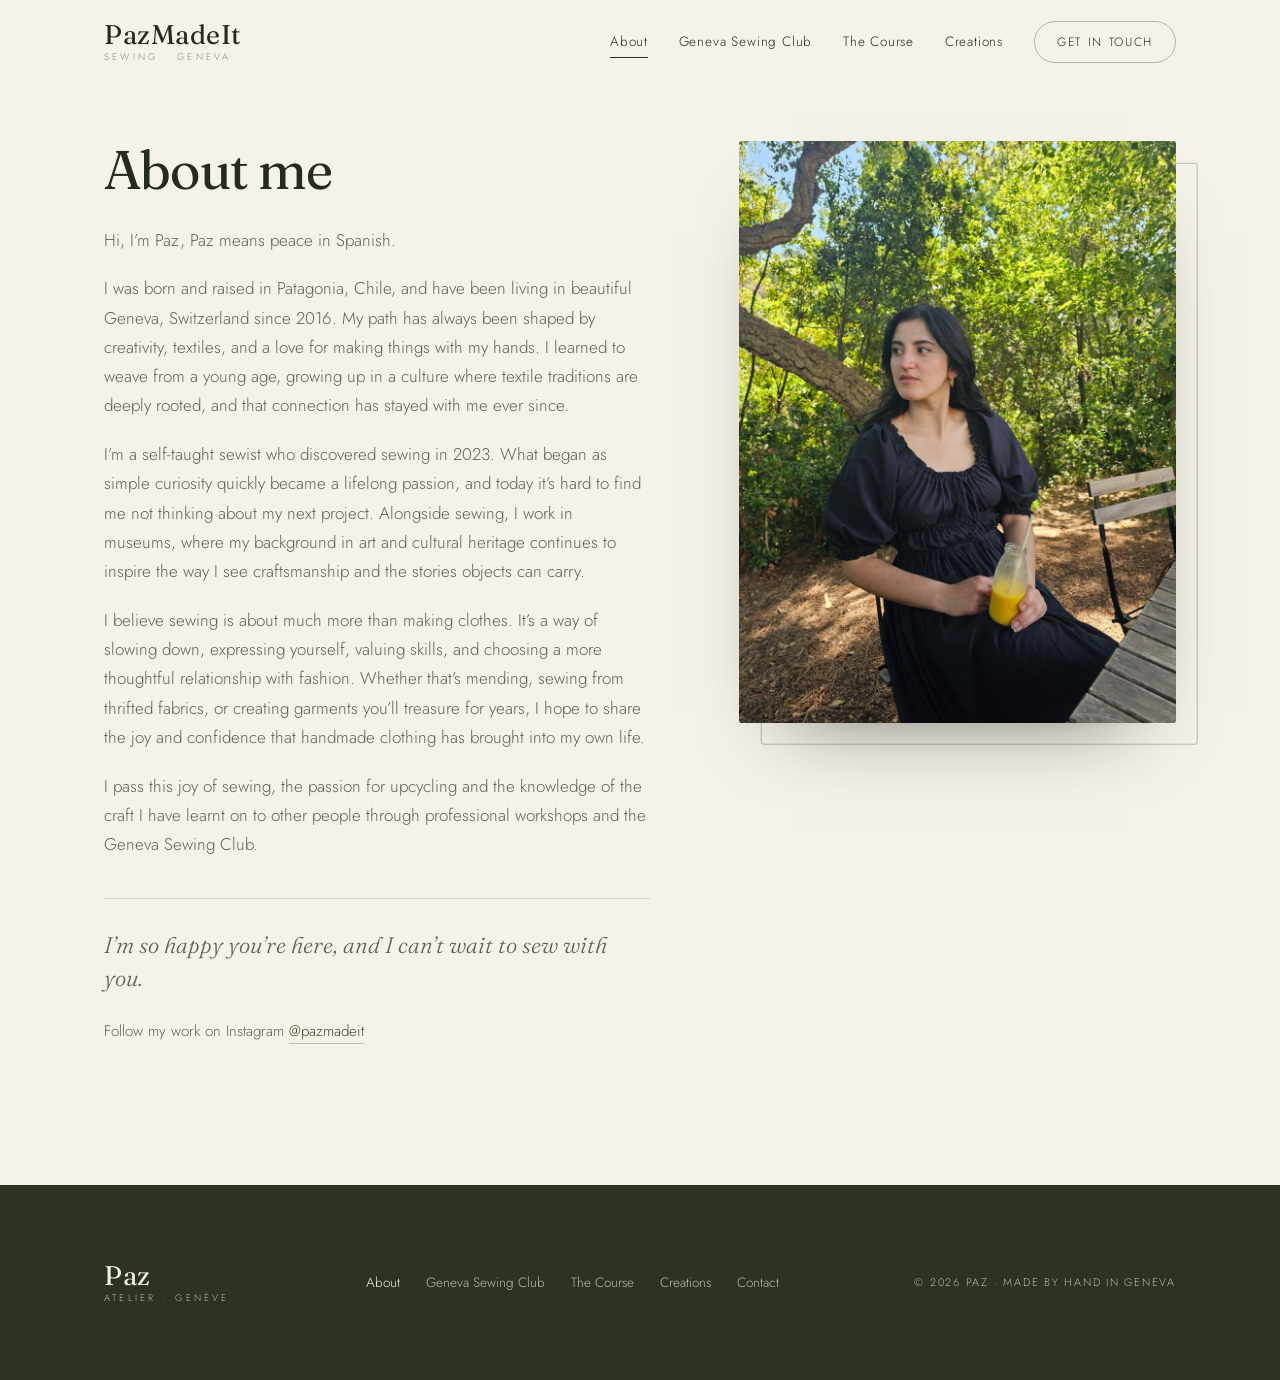
==== about/index.html @ 247ac696 "feat: separate page in different pages instead of having one single scrollable landing" ====
<!DOCTYPE html>
<html lang="en">
<head>
<meta charset="UTF-8">
<meta name="viewport" content="width=device-width, initial-scale=1.0">
<title>About Paz — Sewing Atelier, Geneva | PazMadeIt</title>
<meta name="description" content="Meet Paz — a self-taught sewist from Patagonia, Chile, now sharing her craft from a small atelier in Geneva.">
<meta name="theme-color" content="#f5f2e9">

<meta property="og:title" content="About Paz — Sewing Atelier, Geneva">
<meta property="og:description" content="Meet Paz — a self-taught sewist from Patagonia, Chile, now sharing her craft from a small atelier in Geneva.">
<meta property="og:image" content="../img/about.jpg">
<meta property="og:type" content="website">

<link rel="preconnect" href="https://fonts.googleapis.com">
<link rel="preconnect" href="https://fonts.gstatic.com" crossorigin>
<link href="https://fonts.googleapis.com/css2?family=Fraunces:ital,opsz,wght@0,9..144,300..600;1,9..144,300..500&family=Jost:wght@300;400;500&display=swap" rel="stylesheet">
<link rel="preload" as="image" href="../img/about.jpg">

<link rel="stylesheet" href="../css/style.css">
</head>
<body>

<a href="#main" class="skip-link">Skip to content</a>

<header class="site-header" id="top">
  <div class="header-inner">
    <a href="../" class="wordmark">
      <span class="wordmark-name">PazMadeIt</span>
      <span class="wordmark-sub">sewing · Geneva</span>
    </a>

    <button class="nav-toggle" id="navToggle" aria-label="Open menu" aria-expanded="false" aria-controls="siteNav">
      <span></span><span></span>
    </button>

    <nav class="nav" id="siteNav" aria-label="Main">
      <a href="../about/" class="nav-link" aria-current="page">About</a>
      <a href="../club/" class="nav-link">Geneva Sewing Club</a>
      <a href="../course/" class="nav-link">The Course</a>
      <a href="../creations/" class="nav-link">Creations</a>
      <a href="../contact/" class="nav-link nav-link--cta">Get In Touch</a>
    </nav>
  </div>
</header>

<main id="main">

  <!-- ══════════════ ABOUT ME ══════════════ -->
  <section id="about" class="section about">
    <div class="container about-grid">

      <div class="about-copy reveal">
        <h2>About me</h2>
        <p>
          Hi, I’m Paz, Paz means peace in Spanish.
        </p>
        <p>
          I was born and raised in Patagonia, Chile, and have been living in
          beautiful Geneva, Switzerland since 2016. My path has always been
          shaped by creativity, textiles, and a love for making things with my
          hands. I learned to weave from a young age, growing up in a culture
          where textile traditions are deeply rooted, and that connection has
          stayed with me ever since.
        </p>
        <p>
          I’m a self-taught sewist who discovered sewing in 2023. What began as
          simple curiosity quickly became a lifelong passion, and today it’s hard
          to find me not thinking about my next project. Alongside sewing, I work
          in museums, where my background in art and cultural heritage continues
          to inspire the way I see craftsmanship and the stories objects can
          carry.
        </p>
        <p>
          I believe sewing is about much more than making clothes. It’s a way of
          slowing down, expressing yourself, valuing skills, and choosing a more
          thoughtful relationship with fashion. Whether that’s mending, sewing
          from thrifted fabrics, or creating garments you’ll treasure for years,
          I hope to share the joy and confidence that handmade clothing has
          brought into my own life.
        </p>
        <p>
          I pass this joy of sewing, the passion for upcycling and the knowledge
          of the craft I have learnt on to other people through professional
          workshops and the Geneva Sewing Club.
        </p>

        <p class="about-signoff">
          I’m so happy you’re here, and I can’t wait to sew with you.
        </p>

        <p class="about-ig">
          Follow my work on Instagram
          <a href="https://instagram.com/pazmadeit" target="_blank" rel="noopener">@pazmadeit</a>
        </p>
      </div>

      <figure class="about-visual reveal">
        <div class="about-frame">
          <img src="../img/about.jpg"
               srcset="../img/about-sm.jpg 600w, ../img/about.jpg 900w"
               sizes="(max-width: 860px) 100vw, 38vw"
               alt="Paz sitting on a wooden bench in dappled sunlight, wearing a handmade black puff-sleeve dress."
               loading="lazy" width="900" height="1200">
        </div>
      </figure>

    </div>
  </section>

</main>

<footer class="site-footer">
  <div class="container footer-inner">
    <a href="../" class="wordmark wordmark--footer">
      <span class="wordmark-name">Paz</span>
      <span class="wordmark-sub">atelier · genève</span>
    </a>

    <nav class="footer-nav" aria-label="Footer">
      <a href="../about/" aria-current="page">About</a>
      <a href="../club/">Geneva Sewing Club</a>
      <a href="../course/">The Course</a>
      <a href="../creations/">Creations</a>
      <a href="../contact/">Contact</a>
    </nav>

    <p class="footer-fine">© <span id="year"></span> Paz · Made by hand in Geneva</p>
  </div>
</footer>

<script src="../js/script.js"></script>
</body>
</html>
---- css/style.css ----
/* ==========================================================================
   Paz — Atelier de couture, Genève
   Palette sampled directly from the hero photograph (img/hero.jpg):
   cedar shade, moss, sage, sunlit lawn, and the periwinkle of the dress.
   ========================================================================== */

:root {
  /* — sampled from the photograph — */
  --cedar:       #23271d;  /* deepest shade under the tree */
  --moss:        #414a2f;  /* dark foliage */
  --moss-2:      #2c3322;
  --sage:        #7d8763;  /* mid greens */
  --lawn:        #6f8d1b;  /* sunlit grass — accent only */
  --periwinkle:  #8e97b4;  /* the dress */
  --lilac:       #c8c5cf;
  --mist:        #e5e3e9;  /* dress, lightened */

  /* — warm paper ground that sits under all that green — */
  --ivory:       #f5f2e9;
  --ivory-2:     #ede8db;
  --ivory-3:     #e2dccb;

  /* — type — */
  --ink:         #262a20;
  --ink-soft:    #5d6353;
  --ink-faint:   #8b907e;
  --on-dark:     #f0eee4;
  --on-dark-soft: rgba(240, 238, 228, 0.72);

  --font-display: 'Fraunces', 'Cormorant Garamond', Georgia, serif;
  --font-body: 'Jost', 'Helvetica Neue', Arial, sans-serif;

  --container: 1200px;
  --gutter: clamp(20px, 5vw, 64px);
  --header-h: 84px;

  --ease: cubic-bezier(0.22, 0.61, 0.36, 1);
}

/* ── reset ───────────────────────────────────────────────────────────── */

*, *::before, *::after { box-sizing: border-box; }

html {
  scroll-behavior: smooth;
  scroll-padding-top: var(--header-h);
  -webkit-text-size-adjust: 100%;
}

body {
  margin: 0;
  background: var(--ivory);
  color: var(--ink);
  font-family: var(--font-body);
  font-weight: 300;
  font-size: 17px;
  line-height: 1.72;
  overflow-x: hidden;
  -webkit-font-smoothing: antialiased;
}

img { display: block; max-width: 100%; height: auto; }
a { color: inherit; text-decoration: none; }
p { margin: 0 0 1.15em; }

h1, h2, h3 {
  font-family: var(--font-display);
  font-weight: 400;
  font-variation-settings: 'SOFT' 20, 'WONK' 0;
  line-height: 1.06;
  letter-spacing: -0.015em;
  margin: 0 0 0.5em;
}

:focus-visible {
  outline: 2px solid var(--moss);
  outline-offset: 3px;
  border-radius: 2px;
}

.skip-link {
  position: absolute;
  left: -9999px;
  top: 0;
  z-index: 999;
  background: var(--moss);
  color: var(--on-dark);
  padding: 12px 20px;
  font-size: 14px;
}
.skip-link:focus { left: 12px; top: 12px; }

/* ── shared bits ─────────────────────────────────────────────────────── */

.container {
  width: 100%;
  max-width: var(--container);
  margin: 0 auto;
  padding: 0 var(--gutter);
}

.section { padding: clamp(80px, 11vw, 150px) 0; position: relative; }

.eyebrow {
  font-size: 11px;
  font-weight: 400;
  letter-spacing: 0.28em;
  text-transform: uppercase;
  color: var(--ink-faint);
  margin: 0 0 1.4em;
}
.eyebrow--light { color: var(--on-dark-soft); }

.section-title {
  font-size: clamp(2.2rem, 4.6vw, 3.6rem);
  margin-bottom: 0.35em;
}
.section-sub {
  color: var(--ink-soft);
  max-width: 46ch;
  margin-inline: auto;
}
.center { text-align: center; }

/* buttons */
.btn {
  display: inline-flex;
  align-items: center;
  justify-content: center;
  gap: 10px;
  padding: 15px 30px;
  font-family: var(--font-body);
  font-size: 13px;
  font-weight: 400;
  letter-spacing: 0.16em;
  text-transform: uppercase;
  border: 1px solid transparent;
  border-radius: 999px;
  cursor: pointer;
  transition: background 0.35s var(--ease), color 0.35s var(--ease),
              border-color 0.35s var(--ease), transform 0.35s var(--ease);
}
.btn--solid {
  background: var(--moss);
  color: var(--on-dark);
  border-color: var(--moss);
}
.btn--solid:hover { background: var(--cedar); border-color: var(--cedar); transform: translateY(-2px); }
.btn--line {
  background: transparent;
  color: var(--ink);
  border-color: rgba(38, 42, 32, 0.28);
}
.btn--line:hover { border-color: var(--moss); background: rgba(65, 74, 47, 0.06); transform: translateY(-2px); }
.btn--block { display: flex; width: 100%; }

/* reveal on scroll */
.reveal {
  opacity: 0;
  transform: translateY(22px);
  transition: opacity 0.9s var(--ease), transform 0.9s var(--ease);
}
.reveal.is-visible { opacity: 1; transform: none; }

/* ══ HEADER ═══════════════════════════════════════════════════════════ */

.site-header {
  position: fixed;
  inset: 0 0 auto 0;
  z-index: 50;
  transition: background 0.4s var(--ease), box-shadow 0.4s var(--ease);
}
.site-header.is-stuck,
.site-header--solid {
  background: rgba(245, 242, 233, 0.92);
  backdrop-filter: blur(12px);
  box-shadow: 0 1px 0 rgba(38, 42, 32, 0.10);
}

.header-inner {
  max-width: var(--container);
  margin: 0 auto;
  padding: 0 var(--gutter);
  height: var(--header-h);
  display: flex;
  align-items: center;
  justify-content: space-between;
  gap: 24px;
}

.wordmark { display: block; line-height: 1; }
.wordmark-name {
  display: block;
  font-family: var(--font-display);
  font-size: 27px;
  font-weight: 400;
  letter-spacing: 0.02em;
}
.wordmark-sub {
  display: block;
  margin-top: 5px;
  font-size: 9.5px;
  letter-spacing: 0.34em;
  text-transform: uppercase;
  color: var(--ink-faint);
}

.nav { display: flex; align-items: center; gap: clamp(18px, 2.4vw, 36px); }
.nav-link {
  font-size: 13.5px;
  letter-spacing: 0.06em;
  color: var(--ink);
  position: relative;
  padding: 4px 0;
}
.nav-link::after {
  content: '';
  position: absolute;
  left: 0; bottom: 0;
  width: 100%; height: 1px;
  background: currentColor;
  transform: scaleX(0);
  transform-origin: right;
  transition: transform 0.4s var(--ease);
}
.nav-link:hover::after,
.nav-link[aria-current="page"]::after { transform: scaleX(1); transform-origin: left; }

.nav-link--cta {
  border: 1px solid rgba(38, 42, 32, 0.3);
  border-radius: 999px;
  padding: 10px 22px;
  font-size: 12px;
  letter-spacing: 0.14em;
  text-transform: uppercase;
  transition: background 0.35s var(--ease), color 0.35s var(--ease), border-color 0.35s var(--ease);
}
.nav-link--cta::after { display: none; }
.nav-link--cta:hover,
.nav-link--cta[aria-current="page"] { background: var(--moss); border-color: var(--moss); color: var(--on-dark); }

.nav-toggle {
  display: none;
  width: 44px; height: 44px;
  margin-right: -10px;
  background: none;
  border: 0;
  cursor: pointer;
  flex-direction: column;
  align-items: center;
  justify-content: center;
  gap: 7px;
}
.nav-toggle span {
  display: block;
  width: 24px; height: 1px;
  background: var(--ink);
  transition: transform 0.35s var(--ease), opacity 0.35s var(--ease);
}
.nav-toggle.is-open span:first-child { transform: translateY(4px) rotate(45deg); }
.nav-toggle.is-open span:last-child { transform: translateY(-4px) rotate(-45deg); }

/* ══ HERO ═════════════════════════════════════════════════════════════ */

.hero {
  min-height: 100svh;
  display: grid;
  grid-template-columns: 1fr minmax(38%, 620px);
  align-items: center;
  gap: clamp(24px, 5vw, 72px);
  padding: calc(var(--header-h) + 24px) 0 0 var(--gutter);
  position: relative;
}

/* faint wash of green light spilling in from the photograph */
.hero::before {
  content: '';
  position: absolute;
  inset: 0;
  background:
    radial-gradient(60% 50% at 88% 40%, rgba(125, 135, 99, 0.16), transparent 70%),
    radial-gradient(40% 40% at 0% 100%, rgba(142, 151, 180, 0.14), transparent 70%);
  pointer-events: none;
}

.hero-type {
  position: relative;
  z-index: 2;
  max-width: 560px;
  margin-left: auto;
  padding-right: clamp(0px, 3vw, 40px);
  padding-bottom: clamp(16px, 4vh, 40px);
}

/* sized against both axes so three lines always clear a short laptop screen */
.hero-title {
  font-size: clamp(3.3rem, min(8.2vw, 12vh), 6.6rem);
  font-weight: 300;
  line-height: 0.98;
  letter-spacing: -0.03em;
  margin: 0 0 0.42em;
}
.hero-title em {
  font-style: italic;
  font-weight: 400;
  color: var(--moss);
}

.hero-lede {
  max-width: 42ch;
  color: var(--ink-soft);
  font-size: 1.02rem;
  margin-bottom: 0.75em;                       /* gap between lede paragraphs */
}
/* the larger gap before the CTAs sits on the final paragraph only */
.hero-lede:last-of-type { margin-bottom: clamp(1.4em, 3.4vh, 2.2em); }

.hero-actions { display: flex; flex-wrap: wrap; gap: 14px; }

.scroll-cue {
  display: inline-flex;
  align-items: center;
  gap: 12px;
  margin-top: clamp(1.6rem, 5vh, 3.6rem);
  font-size: 10px;
  letter-spacing: 0.3em;
  text-transform: uppercase;
  color: var(--ink-faint);
}
.scroll-cue-line {
  width: 54px; height: 1px;
  background: currentColor;
  transform-origin: left;
  animation: cue 2.6s var(--ease) infinite;
}
@keyframes cue {
  0%, 100% { transform: scaleX(0.35); opacity: 0.5; }
  50%      { transform: scaleX(1);    opacity: 1; }
}

/* the photograph — arched, full-bleed to the right edge */
/* stretches to the hero row rather than setting its own height — otherwise it
   pushes the row past the viewport and the type block drifts off-screen */
.hero-figure {
  position: relative;
  margin: 0;
  align-self: stretch;
  min-height: 0;
}
/* absolutely placed so the photo's intrinsic height never inflates the row */
.hero-img {
  position: absolute;
  inset: 0;
  width: 100%;
  height: 100%;
  object-fit: cover;
  object-position: 52% 42%;
  border-radius: 50vw 50vw 0 0 / 26vw 26vw 0 0;
  animation: heroIn 1.6s var(--ease) both;
}
@keyframes heroIn {
  from { opacity: 0; transform: scale(1.045); }
  to   { opacity: 1; transform: none; }
}

.hero-caption {
  position: absolute;
  left: clamp(-48px, -3vw, -14px);
  bottom: clamp(40px, 8vh, 96px);
  z-index: 3;
  background: rgba(245, 242, 233, 0.93);
  backdrop-filter: blur(6px);
  padding: 18px 22px;
  font-size: 10.5px;
  letter-spacing: 0.13em;
  text-transform: uppercase;
  line-height: 1.9;
  color: var(--ink);
  width: 210px;
}
.hero-caption span:not(.hero-caption-rule) { color: var(--ink-faint); }
.hero-caption-rule {
  display: block;
  width: 28px; height: 1px;
  background: var(--sage);
  margin-bottom: 12px;
}

/* ══ ABOUT ════════════════════════════════════════════════════════════ */

/* Mirrors the atelier grid (copy left / photo right) so the two portrait
   sections don't read as the same slab twice in a row. */
.about-grid {
  display: grid;
  grid-template-columns: minmax(0, 1fr) minmax(0, 0.8fr);
  gap: clamp(40px, 7vw, 100px);
  align-items: start;
}

.about-copy h2 { font-size: clamp(2.1rem, 4.4vw, 3.4rem); }
.about-copy p { color: var(--ink-soft); max-width: 56ch; }

/* sign-off, set like a letter's closing line */
.about-signoff {
  font-family: var(--font-display);
  font-style: italic;
  font-weight: 300;
  font-size: clamp(1.1rem, 1.9vw, 1.4rem);
  line-height: 1.45;
  color: var(--moss);
  max-width: 34ch;
  margin: 2.4rem 0 0;
  padding-top: 1.9rem;
  border-top: 1px solid rgba(38, 42, 32, 0.14);
}

.about-ig {
  margin: 1.5rem 0 0;
  font-size: 0.95rem;
  color: var(--ink-faint);
}
.about-ig a {
  color: var(--moss);
  border-bottom: 1px solid rgba(65, 74, 47, 0.3);
  padding-bottom: 1px;
  transition: color 0.3s var(--ease), border-color 0.3s var(--ease);
}
.about-ig a:hover { color: var(--cedar); border-color: var(--cedar); }

/* the copy column runs taller than the photo, so the portrait tracks with it */
.about-visual {
  position: sticky;
  top: calc(var(--header-h) + clamp(24px, 4vw, 56px));
  margin: 0;
}
/* offset hairline frame — a layered, hand-placed feel without repeating the arch */
.about-visual::before {
  content: "";
  position: absolute;
  inset: 0;
  transform: translate(clamp(12px, 1.7vw, 24px), clamp(12px, 1.7vw, 24px));
  border: 1px solid rgba(125, 135, 99, 0.5);
  border-radius: 3px;
}

.about-frame {
  position: relative;
  z-index: 1;
  border-radius: 3px;
  overflow: hidden;
  box-shadow: 0 40px 80px -50px rgba(35, 39, 29, 0.7);
}
.about-frame img { width: 100%; aspect-ratio: 3 / 4; object-fit: cover; }

.about-tag {
  position: absolute;
  z-index: 2;
  left: clamp(-28px, -2.6vw, -14px);
  bottom: clamp(24px, 4vw, 44px);
  background: var(--ivory);
  padding: 11px 17px;
  box-shadow: 0 22px 44px -28px rgba(35, 39, 29, 0.6);
  transform: rotate(-2deg);
  font-size: 9.5px;
  letter-spacing: 0.26em;
  text-transform: uppercase;
  color: var(--ink-faint);
  white-space: nowrap;
}

/* ══ CLUB (Geneva Sewing Club, was ATELIER) ══════════════════════════════ */

.club-grid {
  display: grid;
  grid-template-columns: minmax(0, 0.85fr) minmax(0, 1fr);
  gap: clamp(40px, 7vw, 110px);
  align-items: start;
}

/* floating photo, same treatment as .about-visual: tracks the copy column
   as it scrolls, with an offset hairline frame behind it */
.club-visual {
  position: sticky;
  top: calc(var(--header-h) + clamp(24px, 4vw, 56px));
  margin: 0;
}
.club-visual::before {
  content: "";
  position: absolute;
  inset: 0;
  transform: translate(clamp(12px, 1.7vw, 24px), clamp(12px, 1.7vw, 24px));
  border: 1px solid rgba(125, 135, 99, 0.5);
  border-radius: 3px;
}

.club-frame {
  position: relative;
  z-index: 1;
  border-radius: 3px;
  overflow: hidden;
  box-shadow: 0 40px 80px -50px rgba(35, 39, 29, 0.7);
}
.club-frame img { width: 100%; aspect-ratio: 3 / 4; object-fit: cover; }

.club-copy h2 { font-size: clamp(2.1rem, 4.4vw, 3.4rem); }
.club-copy p { color: var(--ink-soft); max-width: 52ch; }

.facts {
  list-style: none;
  margin: 2.6rem 0 0;
  padding: 1.8rem 0 0;
  border-top: 1px solid rgba(38, 42, 32, 0.14);
  display: grid;
  grid-template-columns: repeat(3, 1fr);
  gap: 24px;
}
.fact-num {
  display: block;
  font-family: var(--font-display);
  font-size: clamp(1.7rem, 3vw, 2.3rem);
  line-height: 1;
  color: var(--moss);
}
.fact-label {
  display: block;
  margin-top: 8px;
  font-size: 12px;
  letter-spacing: 0.08em;
  color: var(--ink-faint);
  line-height: 1.5;
}

.club-where {
  margin: 1.8rem 0 0;
  padding: 1.6rem 0 0;
  border-top: 1px solid rgba(38, 42, 32, 0.14);
  display: grid;
  gap: 12px;
}
.club-where dt {
  font-size: 11px;
  letter-spacing: 0.18em;
  text-transform: uppercase;
  color: var(--ink-faint);
  margin-bottom: 0.35em;
}
.club-where dd {
  margin: 0;
  color: var(--ink-soft);
  line-height: 1.6;
}

/* ══ COURSE ═══════════════════════════════════════════════════════════ */

.course {
  background: var(--cedar);
  color: var(--on-dark);
  overflow: hidden;
}
.course-texture {
  position: absolute;
  inset: 0;
  background: url('../img/canopy.jpg') center / cover no-repeat;
  opacity: 0.22;
  filter: saturate(0.75);
  mask-image: linear-gradient(to bottom, #000 0%, transparent 62%);
  -webkit-mask-image: linear-gradient(to bottom, #000 0%, transparent 62%);
}
.course > .container { position: relative; z-index: 1; }

.course-grid {
  display: grid;
  grid-template-columns: minmax(0, 1.15fr) minmax(0, 0.85fr);
  gap: clamp(40px, 6vw, 90px);
  align-items: start;
}
.course-copy h2 { font-size: clamp(2.1rem, 4.4vw, 3.4rem); }
.course-copy > p { color: var(--on-dark-soft); max-width: 50ch; }

.steps {
  list-style: none;
  margin: 3rem 0 0;
  padding: 0;
  counter-reset: step;
}
.steps li {
  display: grid;
  grid-template-columns: 56px 1fr;
  gap: 18px;
  padding: 22px 0;
  border-top: 1px solid rgba(240, 238, 228, 0.16);
}
.steps li:last-child { border-bottom: 1px solid rgba(240, 238, 228, 0.16); }
.step-n {
  font-family: var(--font-display);
  font-size: 15px;
  letter-spacing: 0.1em;
  color: var(--sage);
  padding-top: 3px;
}
.steps h3 {
  font-size: 1.28rem;
  margin: 0 0 0.25em;
  color: var(--on-dark);
}
.steps p { margin: 0; font-size: 0.94rem; color: var(--on-dark-soft); }
.steps em { color: var(--lilac); font-style: italic; }

.course-card {
  background: var(--ivory);
  color: var(--ink);
  padding: clamp(28px, 3.4vw, 44px);
  border-radius: 4px;
  position: sticky;
  top: calc(var(--header-h) + 24px);
  box-shadow: 0 50px 90px -60px rgba(0, 0, 0, 0.9);
}
.card-kicker {
  font-size: 10.5px;
  letter-spacing: 0.28em;
  text-transform: uppercase;
  color: var(--ink-faint);
  margin: 0 0 0.9em;
}
.card-title {
  font-size: clamp(1.6rem, 2.4vw, 2rem);
  margin: 0 0 1.2em;
}

.price-options {
  display: grid;
  grid-template-columns: repeat(2, minmax(0, 1fr));
  gap: 12px;
  margin: 0 0 1.8rem;
}
.price-option {
  padding: 16px 12px;
  border: 1px solid rgba(38, 42, 32, 0.14);
  border-radius: 4px;
  text-align: center;
}
.price-option--primary { border-color: var(--moss); }
.price-amount {
  display: block;
  font-family: var(--font-display);
  font-size: clamp(1.4rem, 2vw, 1.7rem);
  line-height: 1;
  color: var(--moss);
}
.price-name {
  display: block;
  margin-top: 8px;
  font-size: 10.5px;
  letter-spacing: 0.1em;
  text-transform: uppercase;
  color: var(--ink-faint);
}
.price-note {
  display: block;
  margin-top: 4px;
  font-size: 11px;
  color: var(--ink-faint);
  line-height: 1.4;
}

.card-details { margin: 0 0 1.8rem; }
.card-details > div {
  display: flex;
  justify-content: space-between;
  align-items: baseline;
  gap: 16px;
  padding: 11px 0;
  border-bottom: 1px solid rgba(38, 42, 32, 0.1);
}
.card-details dt {
  font-size: 11px;
  letter-spacing: 0.18em;
  text-transform: uppercase;
  color: var(--ink-faint);
}
.card-details dd { margin: 0; text-align: right; font-size: 0.95rem; }
.card-details em { color: var(--ink-faint); font-style: italic; }

.card-includes {
  list-style: none;
  margin: 0 0 1.9rem;
  padding: 0;
  font-size: 0.9rem;
  color: var(--ink-soft);
}
.card-includes li { padding-left: 22px; position: relative; margin-bottom: 8px; }
.card-includes li::before {
  content: '';
  position: absolute;
  left: 0; top: 0.72em;
  width: 12px; height: 1px;
  background: var(--sage);
}
.card-note {
  margin: 1.1rem 0 0;
  font-size: 12px;
  line-height: 1.6;
  color: var(--ink-faint);
  text-align: center;
}

/* ══ CREATIONS ════════════════════════════════════════════════════════ */

.creations { background: var(--ivory); }

.gallery {
  display: grid;
  grid-template-columns: repeat(3, 1fr);
  gap: clamp(16px, 2.2vw, 30px);
  margin-top: clamp(44px, 6vw, 72px);
}
.tile {
  margin: 0;
  display: flex;
  flex-direction: column;
  overflow: hidden;
}
.tile img,
.tile-ph {
  width: 100%;
  aspect-ratio: 4 / 5;
  object-fit: cover;
  border-radius: 3px;
  transition: transform 0.7s var(--ease);
}
.tile:hover img, .tile:hover .tile-ph { transform: scale(1.035); }

/* spans two columns and grows to match the row, so every caption lines up */
.tile--wide { grid-column: span 2; }
.tile--wide img { aspect-ratio: auto; flex: 1 1 auto; min-height: 0; }

.tile-ph {
  display: block;
  position: relative;
}
.tile-ph::after {
  content: '✂';
  position: absolute;
  inset: 0;
  display: grid;
  place-items: center;
  font-size: 26px;
  color: rgba(255, 255, 255, 0.55);
}
.tile--a .tile-ph { background: linear-gradient(150deg, #b3bb9d, var(--sage)); }
.tile--b .tile-ph { background: linear-gradient(150deg, var(--lilac), var(--periwinkle)); }
.tile--c .tile-ph { background: linear-gradient(150deg, var(--ivory-3), #b3bb9d); }

.tile figcaption {
  display: flex;
  flex-direction: column;
  gap: 3px;
  padding: 14px 2px 0;
}
.tile-name { font-size: 0.95rem; }
.tile-meta {
  font-size: 10.5px;
  letter-spacing: 0.2em;
  text-transform: uppercase;
  color: var(--ink-faint);
}

.gallery-note {
  margin: 2.6rem 0 0;
  text-align: center;
  font-size: 12px;
  color: var(--ink-faint);
}
.gallery-note code {
  font-family: ui-monospace, SFMono-Regular, Menlo, monospace;
  font-size: 11px;
  background: var(--ivory-2);
  padding: 2px 6px;
  border-radius: 3px;
}

/* ══ TESTIMONIAL ══════════════════════════════════════════════════════ */

.testimonial {
  background: var(--mist);
  padding: clamp(72px, 10vw, 130px) 0;
  text-align: center;
}
.testimonial blockquote { margin: 0; }
.quote-text {
  font-family: var(--font-display);
  font-weight: 300;
  font-size: clamp(1.35rem, 3.1vw, 2.25rem);
  line-height: 1.42;
  letter-spacing: -0.015em;
  color: var(--cedar);
  max-width: 30ch;
  margin: 0 auto 1.2em;
  text-wrap: balance;
}
.quote-author {
  font-size: 11px;
  letter-spacing: 0.24em;
  text-transform: uppercase;
  color: var(--ink-faint);
}

/* ══ CONTACT ══════════════════════════════════════════════════════════ */

.contact { background: var(--ivory); }
.contact-grid {
  display: grid;
  grid-template-columns: minmax(0, 0.9fr) minmax(0, 1.1fr);
  gap: clamp(40px, 6vw, 100px);
  align-items: start;
}
.contact-copy h2 { font-size: clamp(2.1rem, 4.4vw, 3.4rem); }
.contact-copy p { color: var(--ink-soft); max-width: 40ch; }

.contact-info {
  list-style: none;
  margin: 2.4rem 0 0;
  padding: 0;
}
.contact-info li {
  display: flex;
  align-items: baseline;
  gap: 18px;
  padding: 13px 0;
  border-top: 1px solid rgba(38, 42, 32, 0.12);
}
.contact-info li:last-child { border-bottom: 1px solid rgba(38, 42, 32, 0.12); }
.ci-label {
  flex: 0 0 92px;
  font-size: 10.5px;
  letter-spacing: 0.22em;
  text-transform: uppercase;
  color: var(--ink-faint);
}
.contact-info a { border-bottom: 1px solid rgba(38, 42, 32, 0.25); padding-bottom: 1px; }
.contact-info a:hover { border-color: var(--moss); color: var(--moss); }

.contact-form {
  background: var(--ivory-2);
  padding: clamp(26px, 3.4vw, 44px);
  border-radius: 4px;
}
.form-row { margin-bottom: 20px; }
.form-row label {
  display: block;
  margin-bottom: 8px;
  font-size: 10.5px;
  letter-spacing: 0.22em;
  text-transform: uppercase;
  color: var(--ink-faint);
}
.form-row input,
.form-row select,
.form-row textarea {
  width: 100%;
  padding: 13px 15px;
  font-family: var(--font-body);
  font-size: 16px;
  font-weight: 300;
  color: var(--ink);
  background: var(--ivory);
  border: 1px solid rgba(38, 42, 32, 0.16);
  border-radius: 3px;
  transition: border-color 0.3s var(--ease), box-shadow 0.3s var(--ease);
}
.form-row select {
  appearance: none;
  background-image: linear-gradient(45deg, transparent 50%, var(--ink-faint) 50%),
                    linear-gradient(135deg, var(--ink-faint) 50%, transparent 50%);
  background-position: calc(100% - 20px) center, calc(100% - 14px) center;
  background-size: 6px 6px, 6px 6px;
  background-repeat: no-repeat;
}
.form-row textarea { resize: vertical; min-height: 120px; }
.form-row input:focus,
.form-row select:focus,
.form-row textarea:focus {
  outline: none;
  border-color: var(--moss);
  box-shadow: 0 0 0 3px rgba(65, 74, 47, 0.12);
}
.form-row input.has-error,
.form-row textarea.has-error { border-color: #a8564f; }

.form-status {
  margin: 14px 0 0;
  min-height: 1.2em;
  font-size: 13px;
  text-align: center;
  color: var(--ink-soft);
}

/* ══ FOOTER ═══════════════════════════════════════════════════════════ */

.site-footer {
  background: var(--moss-2);
  color: var(--on-dark);
  padding: clamp(50px, 6vw, 78px) 0;
}
.footer-inner {
  display: flex;
  flex-wrap: wrap;
  align-items: center;
  justify-content: space-between;
  gap: 28px;
}
.wordmark--footer .wordmark-sub { color: var(--on-dark-soft); }

.footer-nav { display: flex; flex-wrap: wrap; gap: 26px; font-size: 13.5px; }
.footer-nav a { color: var(--on-dark-soft); transition: color 0.3s var(--ease); }
.footer-nav a:hover,
.footer-nav a[aria-current="page"] { color: var(--on-dark); }

.footer-fine {
  margin: 0;
  font-size: 11px;
  letter-spacing: 0.16em;
  text-transform: uppercase;
  color: var(--on-dark-soft);
}

/* ══ RESPONSIVE ═══════════════════════════════════════════════════════ */

@media (max-width: 1080px) {
  .hero { grid-template-columns: 1fr minmax(42%, 1fr); }
  .hero-caption { left: 16px; }
  .course-grid { grid-template-columns: 1fr; }
  .course-card { position: static; max-width: 520px; }
}

@media (max-width: 860px) {
  :root { --header-h: 72px; }

  .nav-toggle { display: flex; }
  .nav {
    position: fixed;
    inset: var(--header-h) 0 auto 0;
    flex-direction: column;
    align-items: stretch;
    gap: 0;
    background: rgba(245, 242, 233, 0.98);
    backdrop-filter: blur(14px);
    padding: 8px var(--gutter) 26px;
    border-bottom: 1px solid rgba(38, 42, 32, 0.1);
    transform: translateY(-14px);
    opacity: 0;
    visibility: hidden;
    transition: opacity 0.3s var(--ease), transform 0.3s var(--ease), visibility 0.3s;
  }
  .nav.is-open { opacity: 1; transform: none; visibility: visible; }
  .nav-link {
    padding: 15px 0;
    font-size: 17px;
    border-bottom: 1px solid rgba(38, 42, 32, 0.08);
  }
  .nav-link--cta {
    margin-top: 18px;
    text-align: center;
    justify-content: center;
    border-bottom: 1px solid rgba(38, 42, 32, 0.3);
    padding: 14px 22px;
  }
  .site-header:has(.nav.is-open) {
    background: rgba(245, 242, 233, 0.98);
    backdrop-filter: blur(12px);
  }

  /* hero stacks: photograph first, then the words */
  .hero {
    grid-template-columns: 1fr;
    min-height: 0;
    padding: var(--header-h) 0 0;
    gap: 0;
  }
  .hero-figure { order: -1; height: min(74svh, 560px); }
  .hero-img {
    border-radius: 0;
    object-position: 52% 38%;
  }
  .hero-caption {
    left: auto;
    right: var(--gutter);
    bottom: 20px;
    width: 180px;
    padding: 14px 18px;
    font-size: 9.5px;
  }
  .hero-type {
    margin: 0;
    padding: clamp(34px, 8vw, 56px) var(--gutter) clamp(56px, 10vw, 90px);
    max-width: none;
  }
  .hero-title { font-size: clamp(2.9rem, 13vw, 4.4rem); }
  .scroll-cue { display: none; }

  .about-grid, .club-grid, .contact-grid { grid-template-columns: 1fr; }
  .club-visual {
    position: relative;
    top: auto;
    max-width: 460px;
    margin-bottom: clamp(34px, 7vw, 52px);
  }

  /* stacked: photograph first, then the words — same as the hero.
     Stays `relative` — the offset frame and tag are positioned against it. */
  .about-visual {
    position: relative;
    top: auto;
    order: -1;
    max-width: 460px;
    margin-bottom: clamp(34px, 7vw, 52px);
  }
  .about-tag { left: auto; right: clamp(-20px, -2vw, -12px); }
  .gallery { grid-template-columns: repeat(2, 1fr); }
  .tile--wide { grid-column: span 2; }

  .footer-inner { flex-direction: column; align-items: flex-start; }
}

@media (max-width: 520px) {
  body { font-size: 16px; }
  .facts { grid-template-columns: 1fr; gap: 16px; }
  .facts li { display: flex; align-items: baseline; gap: 14px; }
  .fact-label { margin-top: 0; }
  .price-options { grid-template-columns: 1fr; }
  .gallery { grid-template-columns: 1fr; }
  .tile--wide { grid-column: span 1; }
  .steps li { grid-template-columns: 40px 1fr; gap: 12px; }
  .contact-info li { flex-direction: column; gap: 4px; }
  .ci-label { flex: none; }
}

/* ══ MOTION / PRINT ═══════════════════════════════════════════════════ */

@media (prefers-reduced-motion: reduce) {
  html { scroll-behavior: auto; }
  *, *::before, *::after {
    animation-duration: 0.001ms !important;
    animation-iteration-count: 1 !important;
    transition-duration: 0.001ms !important;
  }
  .reveal { opacity: 1; transform: none; }
}
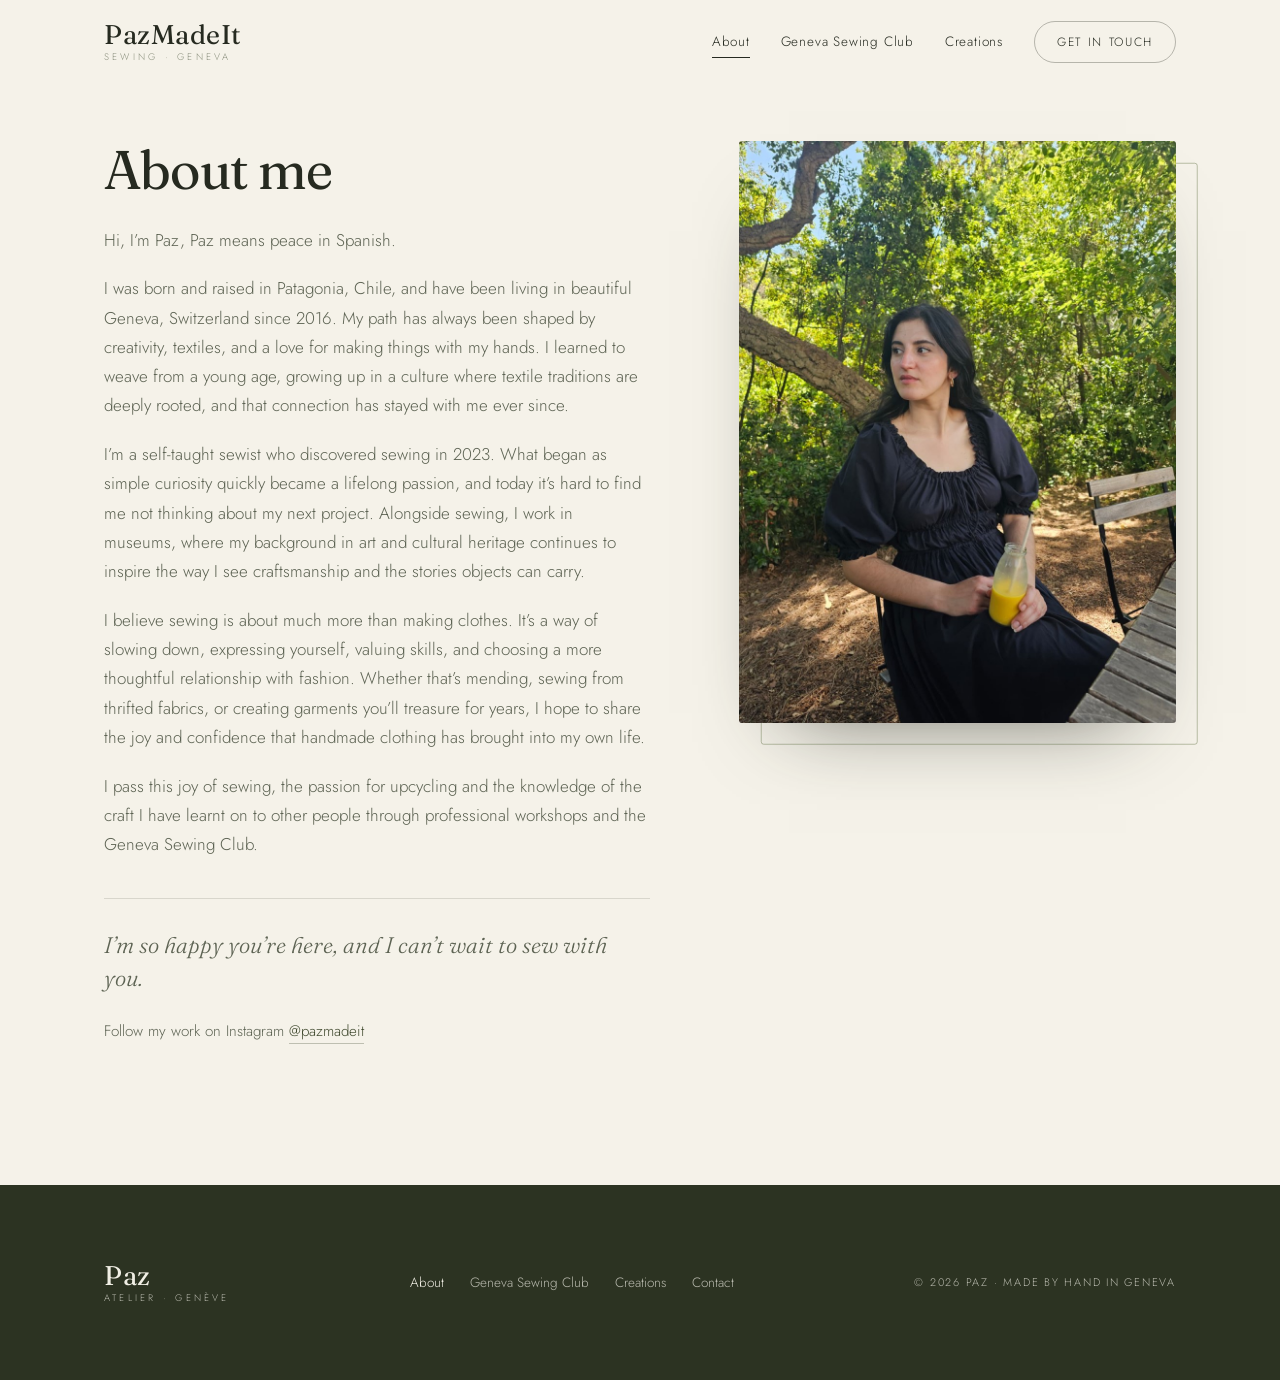
==== commit 556c245c: "refactor: merge gsc and the course sections into a single one" ====
--- a/about/index.html
+++ b/about/index.html
@@ -37,7 +37,6 @@
     <nav class="nav" id="siteNav" aria-label="Main">
       <a href="../about/" class="nav-link" aria-current="page">About</a>
       <a href="../club/" class="nav-link">Geneva Sewing Club</a>
-      <a href="../course/" class="nav-link">The Course</a>
       <a href="../creations/" class="nav-link">Creations</a>
       <a href="../contact/" class="nav-link nav-link--cta">Get In Touch</a>
     </nav>
@@ -120,7 +119,6 @@
     <nav class="footer-nav" aria-label="Footer">
       <a href="../about/" aria-current="page">About</a>
       <a href="../club/">Geneva Sewing Club</a>
-      <a href="../course/">The Course</a>
       <a href="../creations/">Creations</a>
       <a href="../contact/">Contact</a>
     </nav>
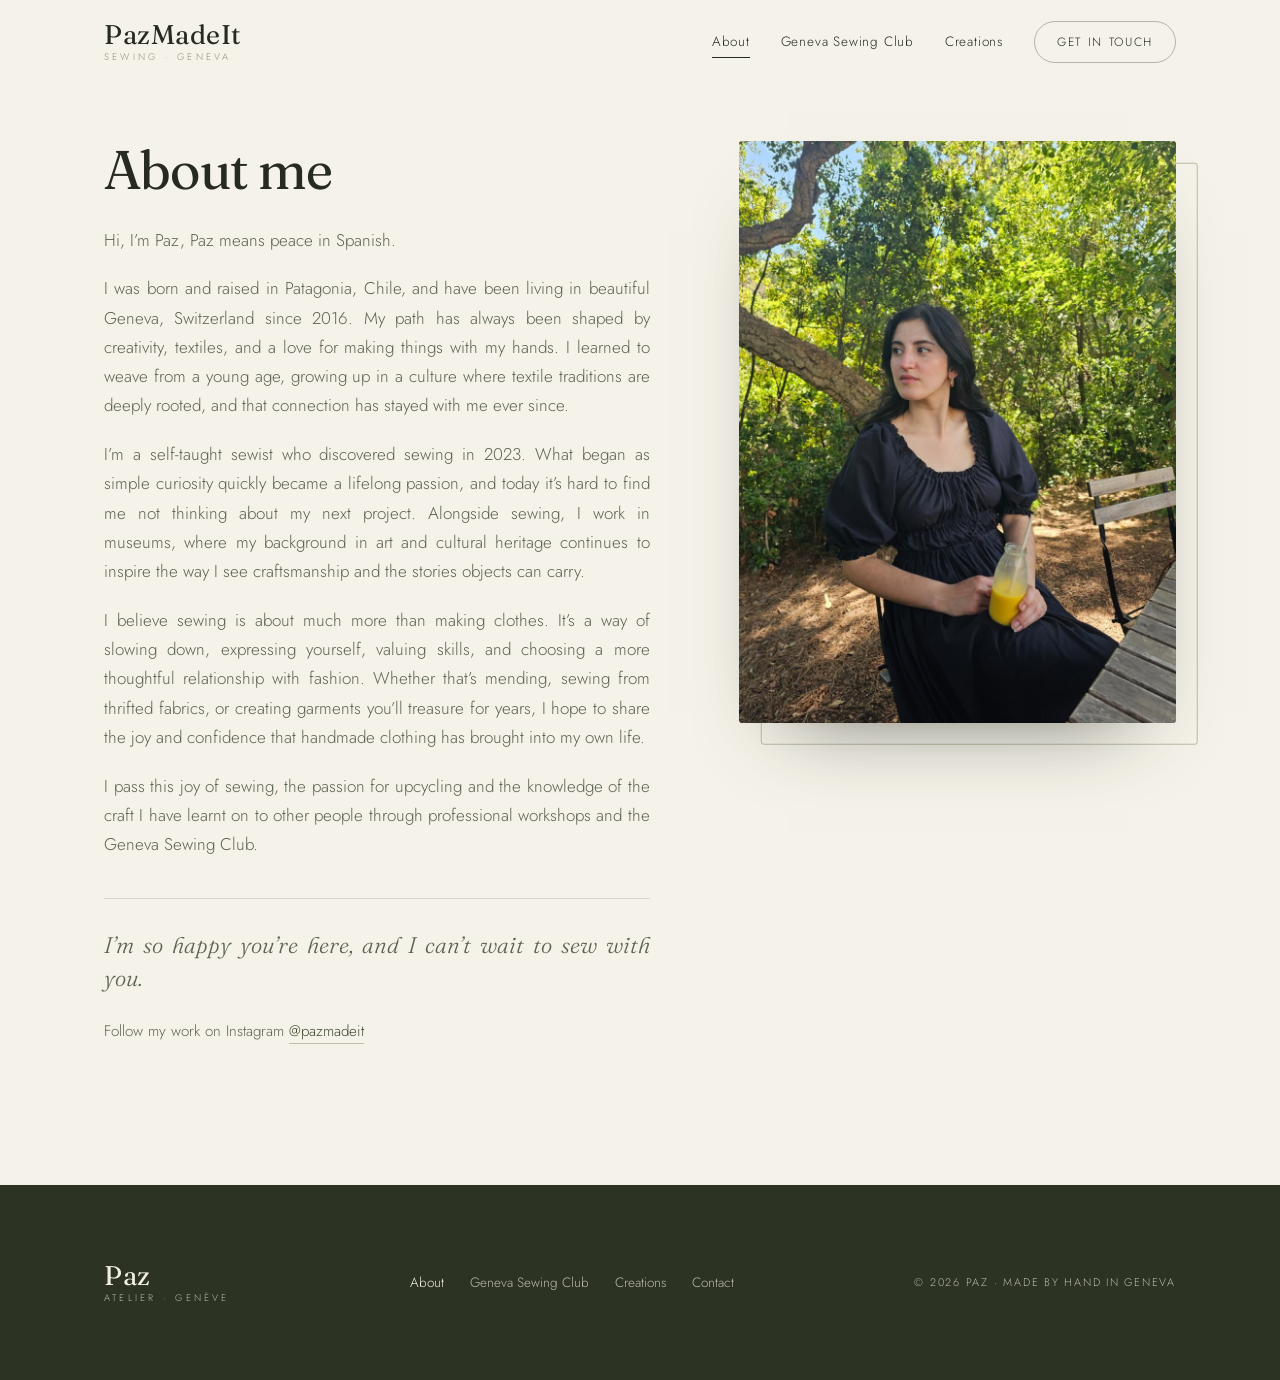
==== commit 8d8b42c8: "refactor: tidy up geneva sewing club section and import bolder weight of google fonts" ====
--- a/about/index.html
+++ b/about/index.html
@@ -14,7 +14,7 @@
 
 <link rel="preconnect" href="https://fonts.googleapis.com">
 <link rel="preconnect" href="https://fonts.gstatic.com" crossorigin>
-<link href="https://fonts.googleapis.com/css2?family=Fraunces:ital,opsz,wght@0,9..144,300..600;1,9..144,300..500&family=Jost:wght@300;400;500&display=swap" rel="stylesheet">
+<link href="https://fonts.googleapis.com/css2?family=Fraunces:ital,opsz,wght@0,9..144,300..600;1,9..144,300..500&family=Jost:wght@300;400;500;600&display=swap" rel="stylesheet">
 <link rel="preload" as="image" href="../img/about.jpg">
 
 <link rel="stylesheet" href="../css/style.css">
--- a/css/style.css
+++ b/css/style.css
@@ -61,7 +61,8 @@
 
 img { display: block; max-width: 100%; height: auto; }
 a { color: inherit; text-decoration: none; }
-p { margin: 0 0 1.15em; }
+p { margin: 0 0 1.15em; text-align: justify; }
+b, strong { font-weight: 600; }
 
 h1, h2, h3 {
   font-family: var(--font-display);
@@ -504,6 +505,46 @@
 
 .club-copy h2 { font-size: clamp(2.1rem, 4.4vw, 3.4rem); }
 .club-copy p { color: var(--ink-soft); max-width: 52ch; }
+.club-copy h3 { font-size: 1.3rem; }
+.club-copy h3:not(:first-of-type) {
+  margin-top: 2.6rem;
+  padding-top: 2rem;
+  border-top: 1px solid rgba(38, 42, 32, 0.14);
+}
+
+.club-copy .price-tier {
+  font-family: var(--font-display);
+  font-size: 1.05rem;
+  font-weight: 400;
+  color: var(--moss);
+  margin: 1.6rem 0 0.5em;
+}
+.club-copy .price-tier:first-of-type { margin-top: 0.4em; }
+
+.club-copy .price-footnote {
+  color: var(--ink-faint);
+  font-size: 0.92rem;
+  margin-top: 1.6rem;
+}
+
+.schedule { margin: 0.6rem 0 1.6rem; max-width: 52ch; }
+.schedule-toggle {
+  cursor: pointer;
+  font-family: var(--font-display);
+  color: var(--moss);
+  font-size: 1.05rem;
+}
+.schedule-toggle:hover { color: var(--lawn); }
+.schedule-list { margin: 1rem 0 0; }
+.schedule-list > div {
+  display: flex;
+  justify-content: space-between;
+  gap: 16px;
+  padding: 0.5rem 0;
+  border-bottom: 1px solid rgba(38, 42, 32, 0.1);
+}
+.schedule-list dt { margin: 0; font-weight: 500; color: var(--ink); }
+.schedule-list dd { margin: 0; text-align: right; color: var(--ink-soft); font-size: 0.95rem; }
 
 .facts {
   list-style: none;
@@ -576,6 +617,21 @@
 }
 .course-copy h2 { font-size: clamp(2.1rem, 4.4vw, 3.4rem); }
 .course-copy > p { color: var(--on-dark-soft); max-width: 50ch; }
+
+.course-list {
+  list-style: none;
+  margin: 0 0 1.15em;
+  padding: 0;
+  color: var(--on-dark-soft);
+}
+.course-list li { padding-left: 22px; position: relative; margin-bottom: 8px; }
+.course-list li::before {
+  content: '';
+  position: absolute;
+  left: 0; top: 0.72em;
+  width: 12px; height: 1px;
+  background: var(--sage);
+}
 
 .steps {
   list-style: none;
